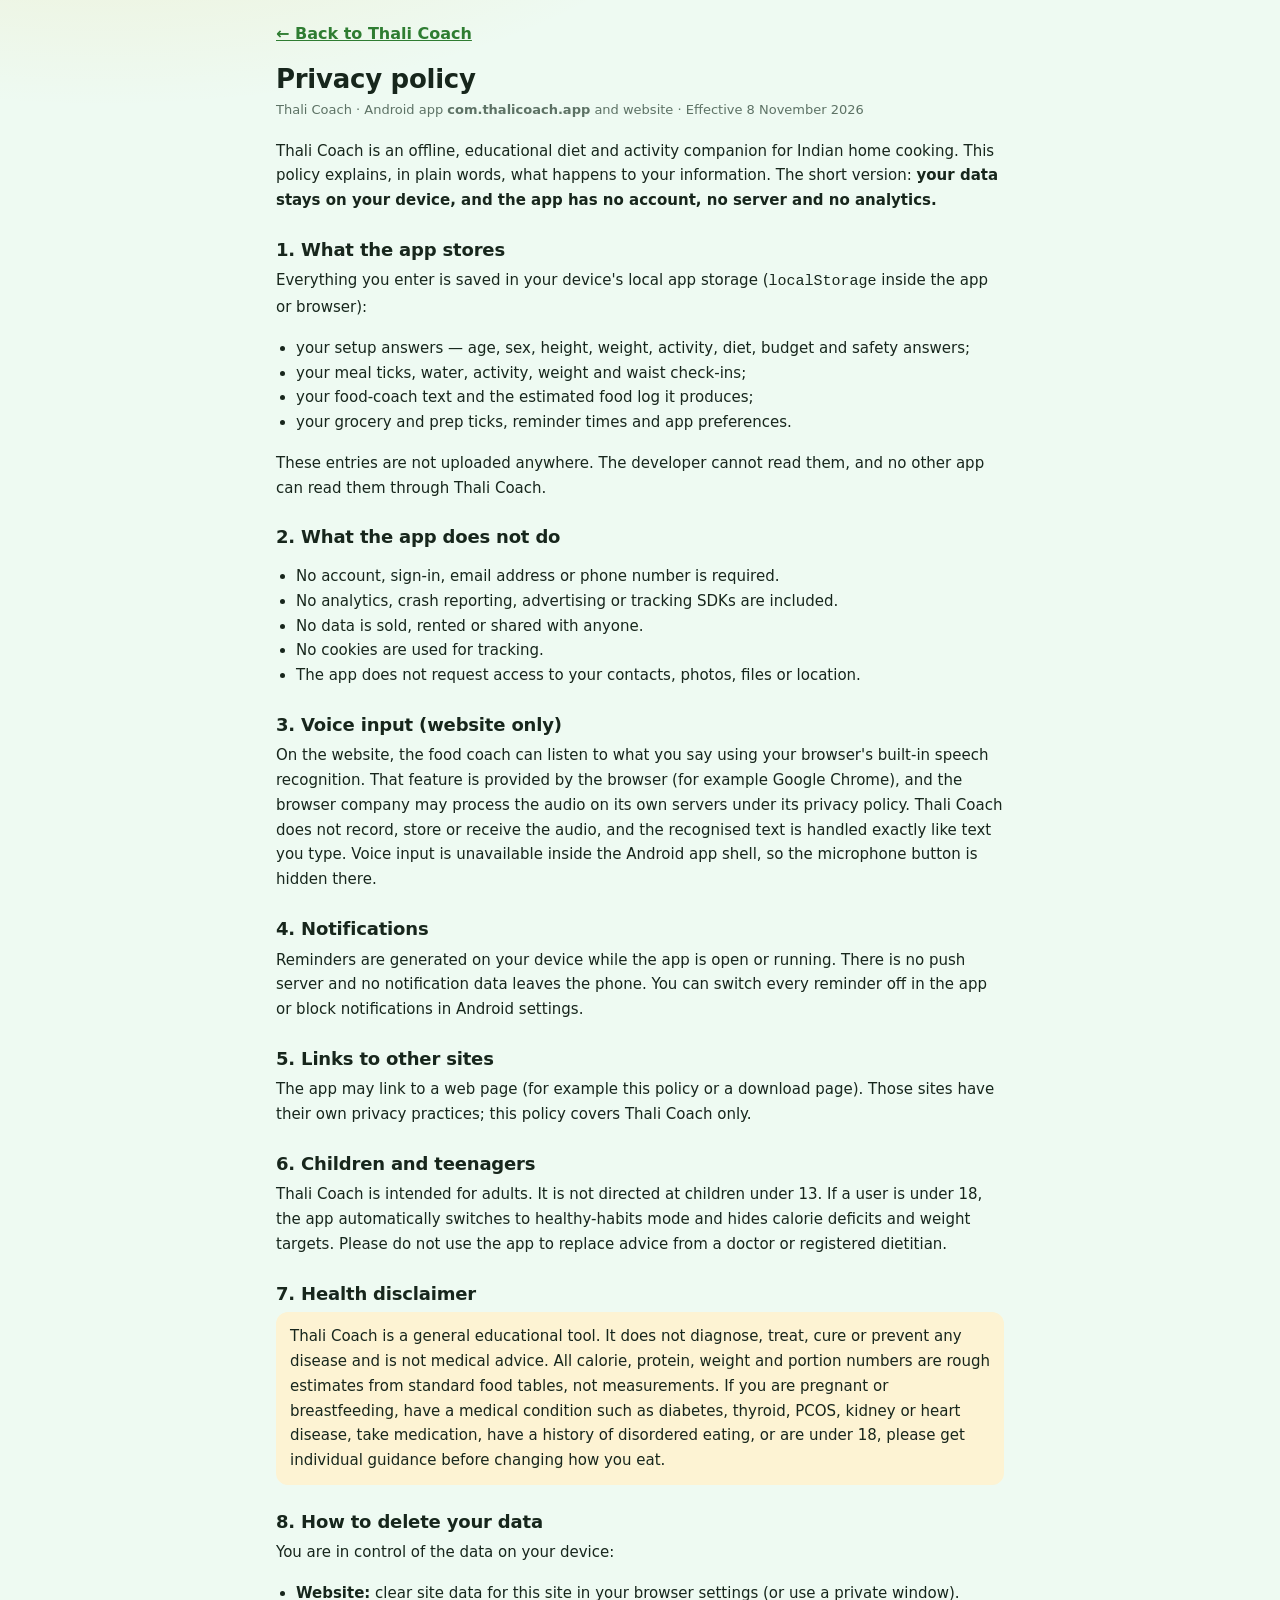
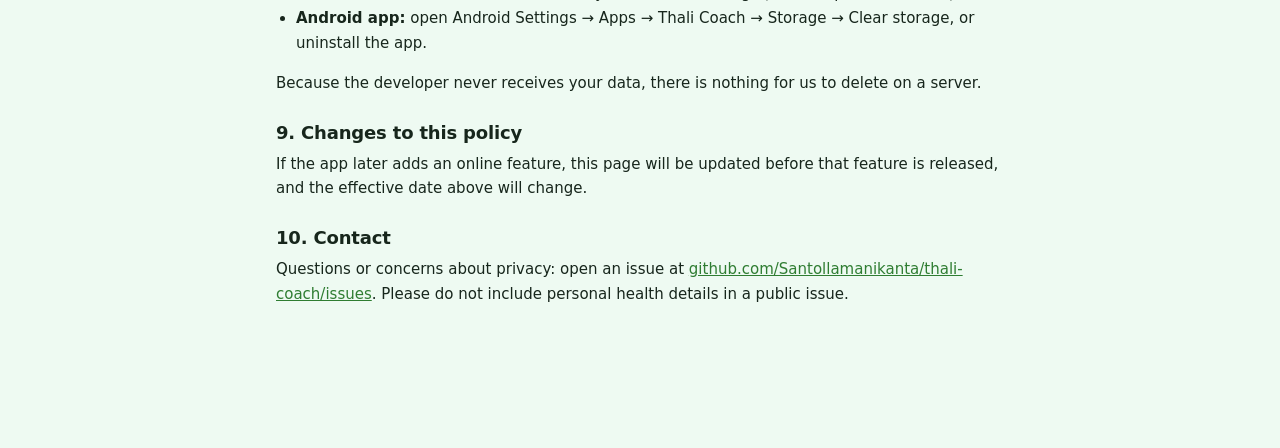
==== privacy.html @ 3eb7b1ef "Add privacy policy, Play Store AAB, listing kit and screenshots" ====
<!DOCTYPE html>
<html lang="en">
<head>
  <meta charset="utf-8">
  <meta name="viewport" content="width=device-width, initial-scale=1">
  <meta name="theme-color" content="#EEFAF2">
  <title>Privacy policy · Thali Coach</title>
  <link rel="icon" href="icon.svg" type="image/svg+xml">
  <link rel="stylesheet" href="style.css">
  <style>
    .legal { max-width: 760px; margin: 0 auto; padding: 22px 16px 48px; }
    .legal h1 { font-size: 26px; margin: 0 0 4px; }
    .legal h2 { font-size: 18px; margin: 26px 0 8px; }
    .legal p, .legal li { font-size: 15px; line-height: 1.65; }
    .legal ul { padding-left: 20px; }
    .legal .meta { color: var(--muted); font-size: 13px; margin-bottom: 18px; }
    .legal .back { display: inline-block; margin-bottom: 18px; font-weight: 800; }
    .legal .note { background: var(--turmeric-soft); border-radius: 12px; padding: 12px 14px; }
  </style>
</head>
<body>
  <main class="legal">
    <a class="back" href="index.html">← Back to Thali Coach</a>
    <h1>Privacy policy</h1>
    <p class="meta">Thali Coach · Android app <b>com.thalicoach.app</b> and website · Effective 8 November 2026</p>

    <p>Thali Coach is an offline, educational diet and activity companion for Indian
    home cooking. This policy explains, in plain words, what happens to your
    information. The short version: <b>your data stays on your device, and the app
    has no account, no server and no analytics.</b></p>

    <h2>1. What the app stores</h2>
    <p>Everything you enter is saved in your device's local app storage
    (<code>localStorage</code> inside the app or browser):</p>
    <ul>
      <li>your setup answers — age, sex, height, weight, activity, diet, budget and safety answers;</li>
      <li>your meal ticks, water, activity, weight and waist check-ins;</li>
      <li>your food-coach text and the estimated food log it produces;</li>
      <li>your grocery and prep ticks, reminder times and app preferences.</li>
    </ul>
    <p>These entries are not uploaded anywhere. The developer cannot read them,
    and no other app can read them through Thali Coach.</p>

    <h2>2. What the app does not do</h2>
    <ul>
      <li>No account, sign-in, email address or phone number is required.</li>
      <li>No analytics, crash reporting, advertising or tracking SDKs are included.</li>
      <li>No data is sold, rented or shared with anyone.</li>
      <li>No cookies are used for tracking.</li>
      <li>The app does not request access to your contacts, photos, files or location.</li>
    </ul>

    <h2>3. Voice input (website only)</h2>
    <p>On the website, the food coach can listen to what you say using your
    browser's built-in speech recognition. That feature is provided by the browser
    (for example Google Chrome), and the browser company may process the audio on
    its own servers under its privacy policy. Thali Coach does not record, store or
    receive the audio, and the recognised text is handled exactly like text you
    type. Voice input is unavailable inside the Android app shell, so the
    microphone button is hidden there.</p>

    <h2>4. Notifications</h2>
    <p>Reminders are generated on your device while the app is open or running.
    There is no push server and no notification data leaves the phone. You can
    switch every reminder off in the app or block notifications in Android
    settings.</p>

    <h2>5. Links to other sites</h2>
    <p>The app may link to a web page (for example this policy or a download
    page). Those sites have their own privacy practices; this policy covers Thali
    Coach only.</p>

    <h2>6. Children and teenagers</h2>
    <p>Thali Coach is intended for adults. It is not directed at children under 13.
    If a user is under 18, the app automatically switches to healthy-habits mode and
    hides calorie deficits and weight targets. Please do not use the app to replace
    advice from a doctor or registered dietitian.</p>

    <h2 id="health">7. Health disclaimer</h2>
    <p class="note">Thali Coach is a general educational tool. It does not diagnose,
    treat, cure or prevent any disease and is not medical advice. All calorie,
    protein, weight and portion numbers are rough estimates from standard food
    tables, not measurements. If you are pregnant or breastfeeding, have a medical
    condition such as diabetes, thyroid, PCOS, kidney or heart disease, take
    medication, have a history of disordered eating, or are under 18, please get
    individual guidance before changing how you eat.</p>

    <h2>8. How to delete your data</h2>
    <p>You are in control of the data on your device:</p>
    <ul>
      <li><b>Website:</b> clear site data for this site in your browser settings (or use a private window).</li>
      <li><b>Android app:</b> open Android Settings → Apps → Thali Coach → Storage → Clear storage, or uninstall the app.</li>
    </ul>
    <p>Because the developer never receives your data, there is nothing for us to
    delete on a server.</p>

    <h2>9. Changes to this policy</h2>
    <p>If the app later adds an online feature, this page will be updated before
    that feature is released, and the effective date above will change.</p>

    <h2>10. Contact</h2>
    <p>Questions or concerns about privacy: open an issue at
    <a href="https://github.com/Santollamanikanta/thali-coach/issues">github.com/Santollamanikanta/thali-coach/issues</a>.
    Please do not include personal health details in a public issue.</p>
  </main>
</body>
</html>
---- style.css ----
/* style.css — Thali Coach
   Light and dark mode follow the phone's setting automatically.
   Colours live in the :root variables so they are easy to change. */

:root {
  --bg: #eefaf2;
  --bg-glow: rgba(230, 167, 0, 0.16);
  --card: #ffffff;
  --ink: #17261c;
  --muted: #5d7265;
  --line: #d8eadd;
  --leaf: #2f7d32;
  --leaf-strong: #1f5f24;
  --leaf-soft: #e2f4e6;
  --turmeric: #e6a700;
  --turmeric-ink: #7a5800;
  --turmeric-soft: #fdf3d3;
  --chilli: #b3261e;
  --chilli-soft: #fdecea;
  --btn-ink: #ffffff;
  --shadow: 0 10px 30px rgba(24, 60, 35, 0.08);
  --radius: 20px;
  --toast-bg: #17301f;
  --toast-ink: #ffffff;
}

@media (prefers-color-scheme: dark) {
  :root {
    --bg: #0f1713;
    --bg-glow: rgba(134, 207, 138, 0.08);
    --card: #17221b;
    --ink: #e9f4ec;
    --muted: #a5b6aa;
    --line: #2a3a2f;
    --leaf: #86cf8a;
    --leaf-strong: #b0e4b3;
    --leaf-soft: #1e3324;
    --turmeric: #f0c14e;
    --turmeric-ink: #f5d67c;
    --turmeric-soft: #332a12;
    --chilli: #ff8a80;
    --chilli-soft: #351b19;
    --btn-ink: #0d1a11;
    --shadow: none;
    --toast-bg: #d9efdd;
    --toast-ink: #102015;
  }
}

* { box-sizing: border-box; }

html, body { margin: 0; padding: 0; }

html { -webkit-text-size-adjust: 100%; }

body {
  min-height: 100vh;
  background:
    radial-gradient(1100px 520px at 8% -10%, var(--bg-glow), transparent 60%),
    var(--bg);
  color: var(--ink);
  font-family: ui-rounded, "SF Pro Rounded", "Segoe UI Variable Display", "Nunito", "Quicksand", system-ui, -apple-system, "Segoe UI", sans-serif;
  font-size: 16px;
  line-height: 1.5;
  padding-bottom: calc(96px + env(safe-area-inset-bottom));
  overflow-x: hidden;
}

h1, h2, h3 { line-height: 1.2; margin: 0; letter-spacing: -0.01em; }
h1 { font-size: 20px; font-weight: 800; }
h2 { font-size: 23px; font-weight: 800; margin-bottom: 4px; }
h3 { font-size: 17px; font-weight: 800; margin-bottom: 8px; }
p { margin: 0 0 10px; }
p:last-child { margin-bottom: 0; }

a { color: var(--leaf); }

::selection { background: var(--turmeric-soft); color: var(--ink); }

:focus-visible { outline: 3px solid var(--turmeric); outline-offset: 2px; border-radius: 8px; }

/* ------------------------------ layout --------------------------------- */

.app { max-width: 560px; margin: 0 auto; padding: 16px 16px 0; }

.topbar {
  display: flex;
  align-items: center;
  justify-content: space-between;
  gap: 10px;
  padding: 4px 2px 14px;
}

.brand { display: flex; align-items: center; gap: 10px; min-width: 0; }

.logo {
  width: 44px; height: 44px;
  display: grid; place-items: center;
  background: var(--leaf-soft);
  border-radius: 14px;
  font-size: 22px;
  flex: 0 0 auto;
}

.tagline { margin: 0; font-size: 12.5px; color: var(--muted); }

.badge {
  flex: 0 0 auto;
  background: var(--leaf-soft);
  color: var(--leaf-strong);
  border-radius: 999px;
  padding: 6px 10px;
  font-size: 11px;
  font-weight: 800;
  letter-spacing: 0.02em;
  white-space: nowrap;
}
.badge-calm { background: var(--turmeric-soft); color: var(--turmeric-ink); }

.lede { color: var(--muted); font-size: 14.5px; margin-bottom: 14px; }

.screen[hidden] { display: none; }
.screen { animation: screenIn 0.18s ease-out; }

@keyframes screenIn {
  from { opacity: 0; transform: translateY(4px); }
  to { opacity: 1; transform: none; }
}

.footer {
  padding: 10px 8px 18px;
  text-align: center;
  color: var(--muted);
  font-size: 11.5px;
  line-height: 1.6;
}

/* ------------------------------ cards ---------------------------------- */

.card {
  background: var(--card);
  border: 1px solid var(--line);
  border-radius: var(--radius);
  box-shadow: var(--shadow);
  padding: 18px;
  margin: 0 0 14px;
}

.card.hero {
  background:
    linear-gradient(155deg, var(--card) 0%, var(--leaf-soft) 130%);
}

.card.calm { background: var(--leaf-soft); border-color: transparent; box-shadow: none; }

.card.note {
  border-left: 5px solid var(--turmeric);
  background: var(--turmeric-soft);
  box-shadow: none;
}
.card.note-warn {
  border-left-color: var(--chilli);
  background: var(--chilli-soft);
  box-shadow: none;
}

.empty { text-align: center; }

.eyebrow {
  margin: 0 0 4px;
  text-transform: uppercase;
  letter-spacing: 0.08em;
  font-size: 11px;
  font-weight: 800;
  color: var(--muted);
}

.big-number {
  font-size: 44px;
  font-weight: 800;
  line-height: 1.05;
  margin: 2px 0 6px;
  letter-spacing: -0.03em;
}
.big-number span { font-size: 16px; color: var(--muted); font-weight: 700; letter-spacing: 0; }

.hint { font-size: 13px; color: var(--muted); margin: 4px 0 0; line-height: 1.5; }
.small { font-size: 13.5px; }
.muted { color: var(--muted); }
.center { text-align: center; }

.error {
  color: var(--chilli);
  font-size: 13.5px;
  font-weight: 700;
  margin: 0 0 10px;
}

/* ------------------------------ forms ---------------------------------- */

.field { margin-bottom: 14px; }
.field:last-child { margin-bottom: 0; }

label, .label {
  display: block;
  font-size: 13.5px;
  font-weight: 800;
  margin-bottom: 6px;
  color: var(--ink);
}

input[type="number"],
input[type="text"],
input[type="date"],
input[type="time"],
select {
  width: 100%;
  min-height: 48px;
  padding: 10px 12px;
  border: 1.5px solid var(--line);
  border-radius: 13px;
  background: var(--card);
  color: var(--ink);
  font-family: inherit;
  font-size: 16px; /* 16px stops iOS from zooming the page */
}

select {
  appearance: none;
  background-image: linear-gradient(45deg, transparent 50%, var(--muted) 50%), linear-gradient(135deg, var(--muted) 50%, transparent 50%);
  background-position: calc(100% - 18px) 21px, calc(100% - 13px) 21px;
  background-size: 5px 5px, 5px 5px;
  background-repeat: no-repeat;
  padding-right: 34px;
}

input:focus, select:focus { border-color: var(--leaf); }

.row2 { display: grid; grid-template-columns: 1fr 1fr; gap: 10px; }

.row3 {
  display: grid;
  grid-template-columns: repeat(auto-fit, minmax(108px, 1fr));
  gap: 10px;
}

.input-suffix { position: relative; }
.input-suffix span {
  position: absolute;
  right: 12px;
  top: 50%;
  transform: translateY(-50%);
  color: var(--muted);
  font-size: 13px;
  font-weight: 700;
  pointer-events: none;
}
.input-suffix input { padding-right: 36px; }

.check,
label.check {
  display: flex;
  align-items: center;
  gap: 9px;
  font-size: 14.5px;
  font-weight: 600;
  min-height: 44px;
  margin: 0;
}

input[type="checkbox"] {
  width: 22px;
  height: 22px;
  flex: 0 0 auto;
  accent-color: var(--leaf);
  margin: 0;
}

.safety-card { background: var(--card); }

/* ------------------------------ chips ---------------------------------- */

.chips { display: flex; flex-wrap: wrap; gap: 8px; margin: 10px 0 14px; }

.chip {
  border: 1.5px solid var(--line);
  background: transparent;
  color: var(--ink);
  border-radius: 999px;
  padding: 9px 14px;
  min-height: 44px;
  font-family: inherit;
  font-size: 14px;
  font-weight: 700;
  cursor: pointer;
}
.chip.on {
  background: var(--leaf);
  border-color: var(--leaf);
  color: var(--btn-ink);
}

/* ------------------------------ buttons -------------------------------- */

.btn {
  display: inline-flex;
  align-items: center;
  justify-content: center;
  gap: 8px;
  min-height: 50px;
  padding: 12px 20px;
  border: none;
  border-radius: 999px;
  background: var(--leaf);
  color: var(--btn-ink);
  font-family: inherit;
  font-size: 15px;
  font-weight: 800;
  cursor: pointer;
  text-align: center;
  transition: transform 0.1s ease, filter 0.15s ease;
}
.btn:active { transform: scale(0.985); }
.btn:hover { filter: brightness(1.04); }

.btn-wide { width: 100%; margin-bottom: 8px; }

.btn-ghost {
  background: transparent;
  color: var(--leaf);
  border: 1.5px solid var(--line);
}

.btn-row { display: flex; flex-wrap: wrap; gap: 10px; margin-top: 10px; }

/* ------------------------------ stats ---------------------------------- */

.stat-grid {
  display: grid;
  grid-template-columns: repeat(auto-fit, minmax(88px, 1fr));
  gap: 9px;
  margin: 12px 0 8px;
}
.stat-grid > div {
  background: var(--leaf-soft);
  border-radius: 14px;
  padding: 10px 11px;
}
.card.hero .stat-grid > div { background: rgba(255, 255, 255, 0.55); }
@media (prefers-color-scheme: dark) {
  .card.hero .stat-grid > div { background: rgba(255, 255, 255, 0.05); }
}
.stat-grid b { display: block; font-size: 18px; line-height: 1.2; letter-spacing: -0.01em; }
.stat-grid span { font-size: 11px; color: var(--muted); font-weight: 600; }

.pill {
  display: inline-block;
  background: var(--leaf-soft);
  color: var(--leaf-strong);
  border-radius: 999px;
  padding: 4px 10px;
  font-size: 11.5px;
  font-weight: 800;
  white-space: nowrap;
}
.pill-soft { background: var(--turmeric-soft); color: var(--turmeric-ink); }

/* ------------------------------ day tabs -------------------------------- */

.day-tabs {
  display: flex;
  gap: 6px;
  overflow-x: auto;
  padding: 2px 2px 8px;
  margin-bottom: 8px;
  scrollbar-width: none;
}
.day-tabs::-webkit-scrollbar { display: none; }

.day-tab {
  flex: 1 0 42px;
  min-width: 42px;
  min-height: 62px;
  border: 1.5px solid var(--line);
  background: var(--card);
  color: var(--ink);
  border-radius: 14px;
  font-family: inherit;
  font-size: 12px;
  font-weight: 800;
  cursor: pointer;
  display: flex;
  flex-direction: column;
  align-items: center;
  justify-content: center;
  gap: 1px;
}
.day-short { opacity: 0.7; font-size: 10px; text-transform: uppercase; letter-spacing: 0.05em; }
.day-num { font-size: 13px; }
.day-tab.active {
  background: var(--leaf);
  border-color: var(--leaf);
  color: var(--btn-ink);
}
.day-tab.active .day-short { opacity: 1; }
.day-tab.is-today:not(.active) { box-shadow: inset 0 0 0 2px var(--turmeric); }

.week-label {
  margin: -8px 2px 10px;
  font-size: 12.5px;
  font-weight: 700;
  color: var(--muted);
}
.streak-inline { color: var(--turmeric-ink); }

.day-mark {
  width: 4px;
  height: 4px;
  margin-top: 2px;
  border-radius: 50%;
  background: transparent;
}
.day-mark.on { background: var(--leaf); }
.day-tab.active .day-mark.on { background: var(--btn-ink); }

/* ------------------------------ meal plan ------------------------------- */

.meal { padding: 16px 18px; }
.meal-head {
  display: flex;
  align-items: center;
  justify-content: space-between;
  gap: 10px;
  margin-bottom: 4px;
}
.meal-head h3 { margin: 0; }

.foods { list-style: none; margin: 0; padding: 0; }

.food-row {
  display: flex;
  align-items: baseline;
  justify-content: space-between;
  gap: 12px;
  padding: 9px 0;
  border-bottom: 1px dashed var(--line);
}
.food-row:last-child { border-bottom: none; }

.food-main { min-width: 0; }
.food-main b { display: block; font-size: 14.5px; font-weight: 700; }
.food-main span { display: block; font-size: 12.5px; color: var(--muted); }

.food-kcal {
  flex: 0 0 auto;
  color: var(--leaf-strong);
  font-weight: 800;
  font-size: 13.5px;
  font-variant-numeric: tabular-nums;
}

.macro-line {
  margin: 10px 0 0;
  font-size: 12px;
  color: var(--muted);
  font-weight: 600;
}

details.card summary {
  cursor: pointer;
  font-weight: 800;
  font-size: 15px;
  min-height: 44px;
  display: flex;
  align-items: center;
  justify-content: space-between;
  gap: 10px;
  list-style: none;
}
details.card summary::-webkit-details-marker { display: none; }
details.card summary::after {
  content: "＋";
  color: var(--leaf);
  font-weight: 800;
  font-size: 17px;
  line-height: 1;
}
details.card[open] summary::after { content: "−"; }
details.card[open] summary { margin-bottom: 8px; }

.quick p { font-size: 14px; }

.ex { padding: 10px 0; border-bottom: 1px dashed var(--line); }
.ex:last-of-type { border-bottom: none; }
.ex b { font-size: 14.5px; }
.ex span { float: right; font-size: 12px; font-weight: 800; color: var(--leaf-strong); }
.ex p { font-size: 12.5px; color: var(--muted); margin: 4px 0 0; }

.ticks { list-style: none; margin: 6px 0 0; padding: 0; }
.ticks li {
  position: relative;
  padding: 5px 0 5px 24px;
  font-size: 14px;
}
.ticks li::before {
  content: "✓";
  position: absolute;
  left: 0;
  top: 4px;
  color: var(--leaf);
  font-weight: 800;
}
.ticks.small li { font-size: 13.5px; padding-top: 4px; padding-bottom: 4px; }

/* ------------------------------ groceries ------------------------------- */

.g-row {
  display: flex;
  align-items: center;
  gap: 10px;
  padding: 10px 0;
  min-height: 44px;
  border-bottom: 1px dashed var(--line);
  margin: 0;
  font-weight: 600;
}
.g-row:last-child { border-bottom: none; }

.g-name { flex: 1; min-width: 0; font-size: 14px; }
.g-name small { display: block; font-size: 11.5px; color: var(--muted); font-weight: 600; }

.g-cost {
  flex: 0 0 auto;
  font-weight: 800;
  font-size: 13.5px;
  white-space: nowrap;
  font-variant-numeric: tabular-nums;
}

.mini-del {
  flex: 0 0 auto;
  width: 40px;
  height: 40px;
  border: 1px solid var(--line);
  border-radius: 50%;
  background: transparent;
  color: var(--muted);
  font-size: 14px;
  cursor: pointer;
}

/* ------------------------------ activity -------------------------------- */

.task {
  display: flex;
  align-items: center;
  gap: 12px;
  width: 100%;
  text-align: left;
  border: 1.5px solid var(--line);
  background: transparent;
  border-radius: 16px;
  padding: 12px;
  margin-top: 9px;
  min-height: 66px;
  font-family: inherit;
  color: var(--ink);
  cursor: pointer;
}
.task.done { background: var(--leaf-soft); border-color: var(--leaf); }

.task-icon { font-size: 21px; flex: 0 0 auto; }
.task-text { min-width: 0; }
.task-text b { display: block; font-size: 14.5px; }
.task-text small { display: block; font-size: 12px; color: var(--muted); line-height: 1.4; }

.week-strip {
  display: grid;
  grid-template-columns: repeat(7, 1fr);
  gap: 5px;
  margin-top: 12px;
}

.week-dot {
  background: rgba(255, 255, 255, 0.55);
  border-radius: 12px;
  padding: 5px 2px;
  text-align: center;
  font-size: 10px;
  color: var(--muted);
}
@media (prefers-color-scheme: dark) {
  .week-dot { background: rgba(255, 255, 255, 0.05); }
}
.week-dot span { display: block; font-size: 9px; font-weight: 800; text-transform: uppercase; }
.week-dot i { display: block; font-style: normal; font-size: 12px; font-weight: 800; color: var(--ink); }
.week-dot.on { background: var(--leaf-soft); }
.week-dot.on i { color: var(--leaf-strong); }
.week-dot.today { box-shadow: inset 0 0 0 2px var(--turmeric); }

/* ------------------------------ progress -------------------------------- */

.drops { display: flex; flex-wrap: wrap; gap: 6px; margin: 12px 0 4px; font-size: 22px; }
.drop { filter: grayscale(1); opacity: 0.28; }
.drop.on { filter: none; opacity: 1; }

.stepper { display: flex; align-items: center; gap: 16px; margin: 10px 0 6px; }

.step {
  width: 54px;
  height: 54px;
  border-radius: 50%;
  border: 1.5px solid var(--line);
  background: var(--card);
  color: var(--ink);
  font-size: 26px;
  line-height: 1;
  cursor: pointer;
  font-family: inherit;
}
.step:active { background: var(--leaf-soft); }

.water-ml { font-weight: 800; font-size: 15px; font-variant-numeric: tabular-nums; }

.meal-checks { display: grid; grid-template-columns: 1fr 1fr; gap: 4px 10px; }

.weight-form { margin-top: 8px; }
.weight-form .btn { margin-top: 4px; }

.chart { width: 100%; height: auto; margin: 8px 0 6px; overflow: visible; }
.chart-grid { stroke: var(--line); stroke-width: 1; stroke-dasharray: 3 4; }
.chart-line { fill: none; stroke: var(--leaf); stroke-width: 2.5; stroke-linecap: round; stroke-linejoin: round; }
.chart-dot { fill: var(--turmeric); stroke: var(--card); stroke-width: 2; }
.chart-label { fill: var(--muted); font-size: 9px; font-weight: 600; }

/* ------------------------------ reminders ------------------------------- */

.rem-row {
  display: flex;
  align-items: center;
  justify-content: space-between;
  flex-wrap: wrap;
  gap: 8px 12px;
  padding: 11px 0;
  border-bottom: 1px dashed var(--line);
}
.rem-row:last-of-type { border-bottom: none; }

.rem-toggle { display: flex; align-items: center; gap: 10px; flex: 1 1 150px; margin: 0; min-height: 44px; }
.rem-text b { display: block; font-size: 14.5px; }
.rem-text small { display: block; font-size: 11.5px; color: var(--muted); font-weight: 600; }

.rem-times { display: flex; align-items: center; gap: 6px; }
.rem-times input[type="time"] { width: 116px; min-height: 42px; padding: 6px 8px; font-size: 14px; }

/* ------------------------------ tab bar --------------------------------- */

.tabbar {
  position: fixed;
  left: 0;
  right: 0;
  bottom: 0;
  z-index: 30;
  display: flex;
  overflow-x: auto;
  gap: 1px;
  padding: 6px 4px calc(6px + env(safe-area-inset-bottom));
  background: var(--card);
  background: color-mix(in srgb, var(--card) 92%, transparent);
  border-top: 1px solid var(--line);
  backdrop-filter: blur(14px);
  -webkit-backdrop-filter: blur(14px);
  scrollbar-width: none;
}
.tabbar::-webkit-scrollbar { display: none; }

.tab {
  flex: 1 0 42px;
  min-width: 42px;
  min-height: 58px;
  border: none;
  background: transparent;
  color: var(--muted);
  font-family: inherit;
  font-size: 9.5px;
  font-weight: 700;
  border-radius: 12px;
  display: flex;
  flex-direction: column;
  align-items: center;
  justify-content: center;
  gap: 2px;
  cursor: pointer;
  padding: 4px 2px;
}
.tab-icon { font-size: 18px; line-height: 1; filter: grayscale(1); opacity: 0.75; }
.tab.active { color: var(--leaf-strong); background: var(--leaf-soft); }
.tab.active .tab-icon { filter: none; opacity: 1; }

/* ------------------------------ toast ----------------------------------- */

.toast {
  position: fixed;
  left: 50%;
  bottom: calc(92px + env(safe-area-inset-bottom));
  transform: translate(-50%, 12px);
  z-index: 50;
  max-width: min(92vw, 440px);
  background: var(--toast-bg);
  color: var(--toast-ink);
  padding: 12px 16px;
  border-radius: 14px;
  font-size: 13.5px;
  font-weight: 600;
  line-height: 1.45;
  box-shadow: 0 12px 32px rgba(0, 0, 0, 0.24);
  opacity: 0;
  pointer-events: none;
  transition: opacity 0.2s ease, transform 0.2s ease;
}
.toast.show { opacity: 1; transform: translate(-50%, 0); }

/* ------------------------------ small screens --------------------------- */

@media (max-width: 380px) {
  .app { padding: 12px 12px 0; }
  h2 { font-size: 21px; }
  .big-number { font-size: 38px; }
  .stat-grid { grid-template-columns: repeat(auto-fit, minmax(78px, 1fr)); }
  .card { padding: 15px; }
  .meal { padding: 14px 15px; }
  .tab { font-size: 9px; min-width: 40px; }
  .tab-icon { font-size: 17px; }
  .rem-times input[type="time"] { width: 104px; }
}

@media (prefers-reduced-motion: reduce) {
  * { animation: none !important; transition: none !important; scroll-behavior: auto !important; }
}
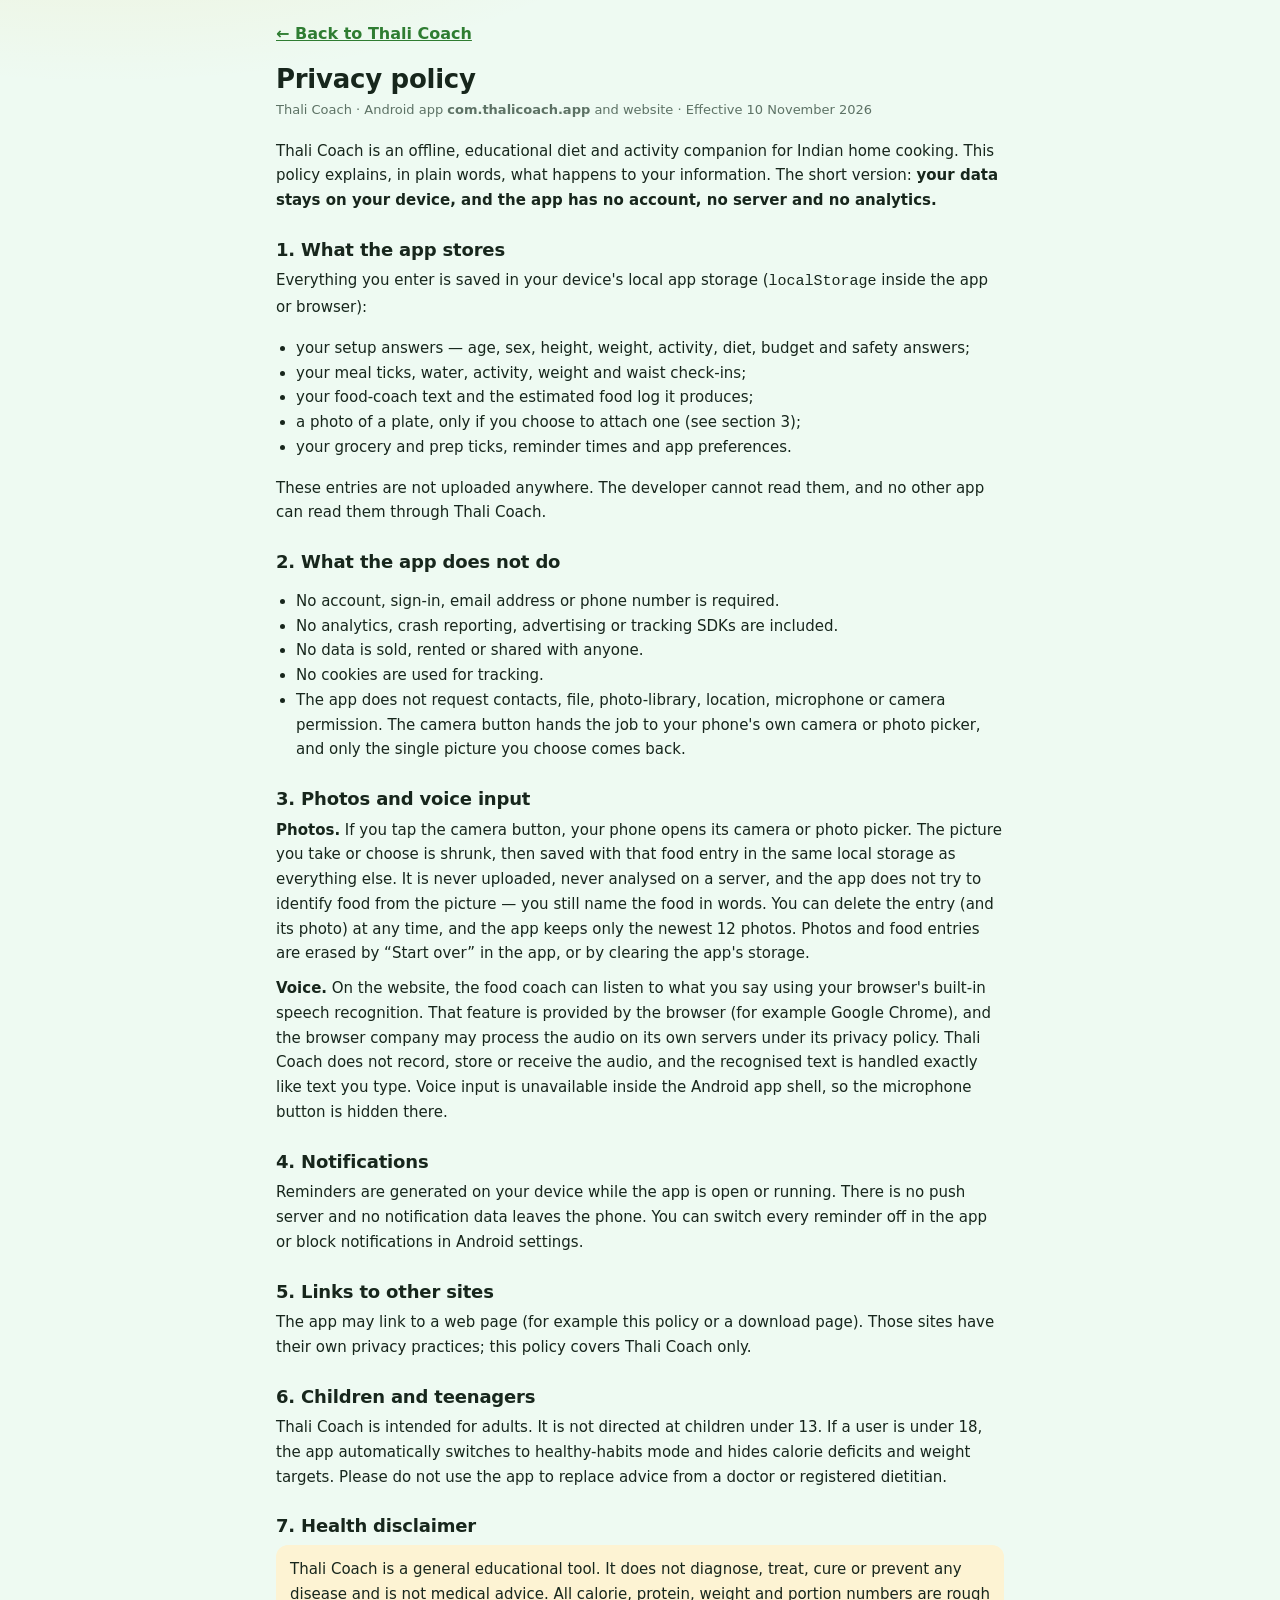
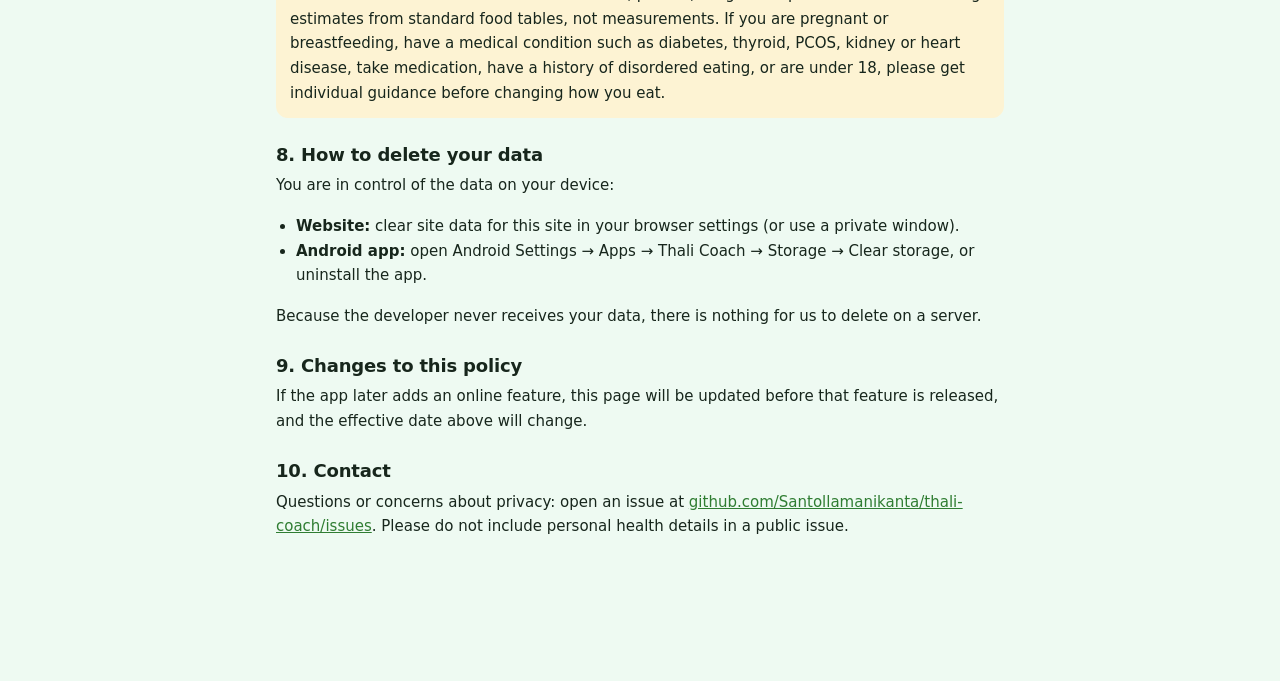
==== commit 6772d46c: "Add plate photo capture, month calendar, refresh/start-over, MIT source drop; bump to 1.2" ====
--- a/privacy.html
+++ b/privacy.html
@@ -22,7 +22,7 @@
   <main class="legal">
     <a class="back" href="index.html">← Back to Thali Coach</a>
     <h1>Privacy policy</h1>
-    <p class="meta">Thali Coach · Android app <b>com.thalicoach.app</b> and website · Effective 8 November 2026</p>
+    <p class="meta">Thali Coach · Android app <b>com.thalicoach.app</b> and website · Effective 10 November 2026</p>
 
     <p>Thali Coach is an offline, educational diet and activity companion for Indian
     home cooking. This policy explains, in plain words, what happens to your
@@ -36,6 +36,7 @@
       <li>your setup answers — age, sex, height, weight, activity, diet, budget and safety answers;</li>
       <li>your meal ticks, water, activity, weight and waist check-ins;</li>
       <li>your food-coach text and the estimated food log it produces;</li>
+      <li>a photo of a plate, only if you choose to attach one (see section 3);</li>
       <li>your grocery and prep ticks, reminder times and app preferences.</li>
     </ul>
     <p>These entries are not uploaded anywhere. The developer cannot read them,
@@ -47,16 +48,24 @@
       <li>No analytics, crash reporting, advertising or tracking SDKs are included.</li>
       <li>No data is sold, rented or shared with anyone.</li>
       <li>No cookies are used for tracking.</li>
-      <li>The app does not request access to your contacts, photos, files or location.</li>
+      <li>The app does not request contacts, file, photo-library, location, microphone or camera permission. The camera button hands the job to your phone's own camera or photo picker, and only the single picture you choose comes back.</li>
     </ul>
 
-    <h2>3. Voice input (website only)</h2>
-    <p>On the website, the food coach can listen to what you say using your
-    browser's built-in speech recognition. That feature is provided by the browser
-    (for example Google Chrome), and the browser company may process the audio on
-    its own servers under its privacy policy. Thali Coach does not record, store or
-    receive the audio, and the recognised text is handled exactly like text you
-    type. Voice input is unavailable inside the Android app shell, so the
+    <h2>3. Photos and voice input</h2>
+    <p><b>Photos.</b> If you tap the camera button, your phone opens its camera or
+    photo picker. The picture you take or choose is shrunk, then saved with that
+    food entry in the same local storage as everything else. It is never uploaded,
+    never analysed on a server, and the app does not try to identify food from the
+    picture — you still name the food in words. You can delete the entry (and its
+    photo) at any time, and the app keeps only the newest 12 photos. Photos and
+    food entries are erased by “Start over” in the app, or by clearing the app's
+    storage.</p>
+    <p><b>Voice.</b> On the website, the food coach can listen to what you say using
+    your browser's built-in speech recognition. That feature is provided by the
+    browser (for example Google Chrome), and the browser company may process the
+    audio on its own servers under its privacy policy. Thali Coach does not record,
+    store or receive the audio, and the recognised text is handled exactly like text
+    you type. Voice input is unavailable inside the Android app shell, so the
     microphone button is hidden there.</p>
 
     <h2>4. Notifications</h2>
--- a/style.css
+++ b/style.css
@@ -325,6 +325,9 @@
 
 .btn-wide { width: 100%; margin-bottom: 8px; }
 
+.stack { display: grid; gap: 8px; margin-top: 12px; }
+.stack .btn { width: 100%; }
+
 .btn-ghost {
   background: transparent;
   color: var(--leaf);
@@ -364,6 +367,144 @@
   white-space: nowrap;
 }
 .pill-soft { background: var(--turmeric-soft); color: var(--turmeric-ink); }
+
+/* ------------------------------ month calendar -------------------------- */
+
+.cal { padding: 12px 12px 10px; margin-bottom: 14px; }
+
+.cal-head {
+  display: flex;
+  align-items: center;
+  justify-content: space-between;
+  gap: 6px;
+  margin-bottom: 4px;
+}
+.cal-title {
+  flex: 1 1 auto;
+  border: none;
+  background: transparent;
+  color: var(--ink);
+  font-family: inherit;
+  font-size: 16px;
+  font-weight: 800;
+  padding: 8px 6px;
+  border-radius: 10px;
+  cursor: pointer;
+}
+.cal-nav {
+  flex: 0 0 40px;
+  width: 40px;
+  height: 40px;
+  border-radius: 12px;
+  border: 1.5px solid var(--line);
+  background: var(--card);
+  color: var(--ink);
+  font-family: inherit;
+  font-size: 20px;
+  line-height: 1;
+  cursor: pointer;
+}
+
+.cal-dow, .cal-grid {
+  display: grid;
+  grid-template-columns: repeat(7, 1fr);
+  gap: 3px;
+}
+.cal-dow span {
+  text-align: center;
+  font-size: 10px;
+  font-weight: 800;
+  letter-spacing: 0.04em;
+  color: var(--muted);
+  padding: 2px 0 4px;
+  text-transform: uppercase;
+}
+
+.cal-day {
+  position: relative;
+  aspect-ratio: 1 / 1;
+  min-height: 36px;
+  border: 1.5px solid transparent;
+  border-radius: 11px;
+  background: transparent;
+  color: var(--ink);
+  font-family: inherit;
+  font-size: 12.5px;
+  font-weight: 700;
+  display: flex;
+  flex-direction: column;
+  align-items: center;
+  justify-content: center;
+  gap: 2px;
+  padding: 0;
+  cursor: pointer;
+}
+.cal-day:hover, .cal-day:focus-visible { background: var(--leaf-soft); }
+.cal-day.is-today { box-shadow: inset 0 0 0 1.5px var(--turmeric); }
+.cal-day.active {
+  background: var(--leaf);
+  border-color: var(--leaf);
+  color: var(--btn-ink);
+}
+.cal-day.blank { visibility: hidden; cursor: default; }
+.cal-day .day-mark { margin: 0; }
+
+.cal .week-label { margin: 8px 2px 0; }
+
+.plan-date {
+  margin: 0 2px 10px;
+  font-size: 13px;
+  line-height: 1.45;
+}
+.plan-date b { font-size: 14.5px; }
+.plan-date .muted { font-size: 12px; }
+
+/* ------------------------------ confirm sheet --------------------------- */
+
+.sheet {
+  position: fixed;
+  inset: 0;
+  z-index: 80;
+  display: flex;
+  align-items: flex-end;
+  justify-content: center;
+  padding: 16px;
+  padding-bottom: calc(16px + env(safe-area-inset-bottom));
+  background: rgba(8, 18, 12, 0.5);
+}
+.sheet[hidden] { display: none; }
+.sheet-card {
+  width: 100%;
+  max-width: 420px;
+  background: var(--card);
+  border-radius: 20px;
+  padding: 20px 20px 18px;
+  box-shadow: var(--shadow);
+}
+.sheet-card h3 { margin: 0 0 8px; font-size: 17px; }
+.sheet-card p { margin: 0; color: var(--muted); }
+.sheet-actions { display: flex; gap: 8px; margin-top: 16px; }
+.sheet-actions .btn { flex: 1 1 auto; }
+.btn.danger {
+  background: var(--chilli);
+  border-color: var(--chilli);
+  color: #fff;
+}
+
+/* ------------------------------ photo viewer ---------------------------- */
+
+.photo-view {
+  position: fixed;
+  inset: 0;
+  z-index: 90;
+  display: flex;
+  align-items: center;
+  justify-content: center;
+  padding: 16px;
+  background: rgba(0, 0, 0, 0.86);
+}
+.photo-view[hidden] { display: none; }
+.photo-view img { max-width: 100%; max-height: 100%; border-radius: 12px; }
 
 /* ------------------------------ day tabs -------------------------------- */
 
